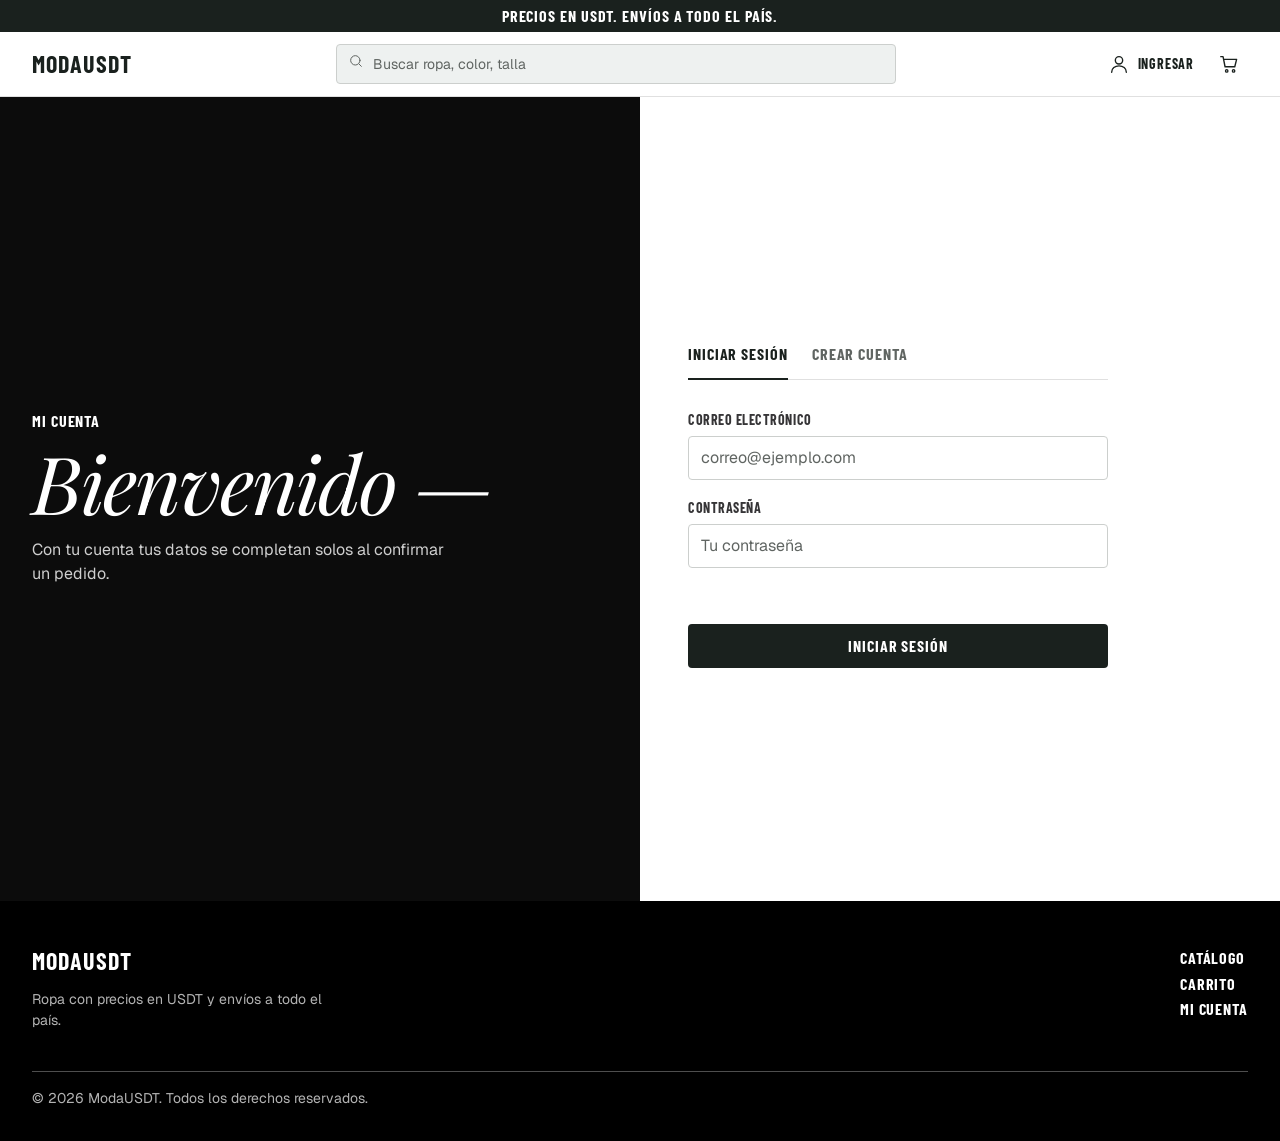
==== public/acceso.html @ 5115682b "Nuevo frontend" ====
<!DOCTYPE html>
<html lang="es">
<head>
    <meta charset="UTF-8">
    <meta name="viewport" content="width=device-width, initial-scale=1.0">
    <title>Acceso — ModaUSDT</title>
    <link rel="icon" href="data:image/svg+xml,%3Csvg xmlns='http://www.w3.org/2000/svg' viewBox='0 0 32 32'%3E%3Crect width='32' height='32' rx='4' fill='%231a211e'/%3E%3Ctext x='16' y='23' text-anchor='middle' font-family='Arial' font-weight='700' font-size='20' fill='white'%3EM%3C/text%3E%3C/svg%3E">
    <link rel="preconnect" href="https://fonts.googleapis.com">
    <link rel="preconnect" href="https://fonts.gstatic.com" crossorigin>
    <link href="https://fonts.googleapis.com/css2?family=Barlow+Condensed:wght@700&family=Geist:wght@400;600;700&family=Geist+Mono:wght@400&family=Playfair+Display:ital,wght@1,400&display=swap" rel="stylesheet">
    <link rel="stylesheet" href="css/styles.css">
</head>
<body data-page="acceso">

    <div id="site-header"></div>

    <main class="auth">
        <section class="auth-panel dark" aria-labelledby="auth-title">
            <p class="label label-lg">Mi cuenta</p>
            <h1 class="display" id="auth-title">Bienvenido —</h1>
            <p class="lead">Con tu cuenta tus datos se completan solos al confirmar un pedido.</p>
        </section>

        <section class="auth-main">
            <div class="auth-box">

                <!-- Visitante: login / registro -->
                <div id="auth-guest">
                    <div class="tabs" role="tablist" aria-label="Acceso">
                        <button class="tab" type="button" role="tab" id="tab-login" aria-selected="true" aria-controls="form-login">Iniciar sesión</button>
                        <button class="tab" type="button" role="tab" id="tab-registro" aria-selected="false" aria-controls="form-registro">Crear cuenta</button>
                    </div>

                    <form id="form-login" role="tabpanel" aria-labelledby="tab-login" novalidate>
                        <div class="field">
                            <label class="label" for="login-correo">Correo electrónico</label>
                            <input class="input" type="email" id="login-correo" autocomplete="email" required placeholder="correo@ejemplo.com">
                        </div>
                        <div class="field">
                            <label class="label" for="login-clave">Contraseña</label>
                            <input class="input" type="password" id="login-clave" autocomplete="current-password" required placeholder="Tu contraseña">
                        </div>
                        <p class="form-msg" id="login-msg" role="alert"></p>
                        <button class="btn btn-solid btn-block" type="submit" id="btn-login">Iniciar sesión</button>
                    </form>

                    <form id="form-registro" role="tabpanel" aria-labelledby="tab-registro" hidden novalidate>
                        <div class="field">
                            <label class="label" for="reg-nombre">Nombre completo</label>
                            <input class="input" type="text" id="reg-nombre" autocomplete="name" required placeholder="Ej. Juan Pérez">
                        </div>
                        <div class="field">
                            <label class="label" for="reg-correo">Correo electrónico</label>
                            <input class="input" type="email" id="reg-correo" autocomplete="email" required placeholder="correo@ejemplo.com">
                        </div>
                        <div class="field">
                            <label class="label" for="reg-clave">Contraseña</label>
                            <input class="input" type="password" id="reg-clave" autocomplete="new-password" required minlength="6" placeholder="Mínimo 6 caracteres">
                        </div>
                        <p class="form-msg" id="reg-msg" role="alert"></p>
                        <button class="btn btn-solid btn-block" type="submit" id="btn-registro">Crear cuenta</button>
                    </form>
                </div>

                <!-- Usuario con sesión iniciada -->
                <div id="auth-user" hidden>
                    <div class="account-card">
                        <p class="label muted">Sesión iniciada</p>
                        <h2 class="h-md" id="user-name"></h2>
                        <p class="muted" id="user-email"></p>
                        <div class="account-actions">
                            <a class="btn btn-solid" id="user-admin" href="admin.html" hidden>Ir al panel de administración</a>
                            <a class="btn btn-outline" href="index.html#catalogo">Seguir comprando</a>
                            <button class="btn btn-ghost" type="button" id="btn-logout">Cerrar sesión</button>
                        </div>
                    </div>
                </div>

            </div>
        </section>
    </main>

    <div id="site-footer"></div>

    <script src="js/common.js"></script>
    <script src="js/acceso.js"></script>
</body>
</html>
---- public/css/styles.css ----
/* ==========================================================================
   ModaUSDT — Hoja de estilos única
   Sistema de diseño basado en DESIGN.md (Peak Design): monocromo, sin sombras,
   radios 4 / 8 / 9999, serif editorial + grotesca + sans condensada en mayúsculas.

   ÍNDICE
   01. Tokens
   02. Reset y base
   03. Tipografía
   04. Layout y secciones
   05. Botones
   06. Formularios
   07. Cabecera y anuncio
   08. Chips de categoría
   09. Hero dividido
   10. Tarjetas de producto
   11. Ficha de producto
   12. Carrito / factura
   13. Acceso (login y registro)
   14. Modal y toast
   15. Panel de administración
   16. Pie de página
   17. Responsive
   ========================================================================== */

/* 01. TOKENS ============================================================== */
:root {
    /* Color */
    --color-carbon-ink: #1a211e;
    --color-paper-white: #ffffff;
    --color-true-black: #000000;
    --color-obsidian: #0c0c0c;
    --color-fog: #eef1f0;
    --color-mist: #e0e0e0;
    --color-graphite: #606562;
    --color-ash-border: #cccfcd;
    --color-slate: #363537;
    --color-pewter: #4e4e4e;
    --color-ember-red: #cc2e39;

    /* Tipografía */
    --font-geist: 'Geist', ui-sans-serif, system-ui, -apple-system, BlinkMacSystemFont, 'Segoe UI', Roboto, sans-serif;
    --font-serif: 'Playfair Display', ui-serif, Georgia, Cambria, 'Times New Roman', Times, serif;
    --font-label: 'Barlow Condensed', 'Arial Narrow', ui-sans-serif, system-ui, -apple-system, 'Segoe UI', Roboto, sans-serif;
    --font-mono: 'Geist Mono', ui-monospace, SFMono-Regular, Menlo, Monaco, Consolas, monospace;

    /* Espaciado (base 4px) */
    --space-4: 4px;
    --space-8: 8px;
    --space-12: 12px;
    --space-16: 16px;
    --space-20: 20px;
    --space-24: 24px;
    --space-32: 32px;
    --space-40: 40px;
    --space-48: 48px;
    --space-64: 64px;
    --section-gap: 80px;

    /* Layout */
    --page-max: 1440px;
    --gutter: 32px;
    --header-h: 64px;

    /* Radios */
    --radius-sm: 4px;
    --radius-lg: 8px;
    --radius-pill: 9999px;
}

/* 02. RESET Y BASE ======================================================== */
*, *::before, *::after { box-sizing: border-box; }
* { margin: 0; padding: 0; }

html { scroll-behavior: smooth; -webkit-text-size-adjust: 100%; }

body {
    min-height: 100vh;
    display: flex;
    flex-direction: column;
    background: var(--color-paper-white);
    color: var(--color-carbon-ink);
    font-family: var(--font-geist);
    font-size: 16px;
    line-height: 1.5;
    -webkit-font-smoothing: antialiased;
}

main { flex: 1; }

img { display: block; max-width: 100%; }
a { color: inherit; text-decoration: none; }
button, input, select, textarea { font: inherit; color: inherit; }
button { cursor: pointer; background: none; border: 0; }
ul { list-style: none; }
table { border-collapse: collapse; width: 100%; }

[hidden] { display: none !important; }

:focus-visible { outline: 2px solid var(--color-carbon-ink); outline-offset: 2px; }
.dark :focus-visible { outline-color: var(--color-paper-white); }

.sr-only {
    position: absolute; width: 1px; height: 1px; padding: 0; margin: -1px;
    overflow: hidden; clip: rect(0, 0, 0, 0); white-space: nowrap; border: 0;
}

@media (prefers-reduced-motion: reduce) {
    html { scroll-behavior: auto; }
    *, *::before, *::after { animation: none !important; transition: none !important; }
}

/* 03. TIPOGRAFÍA ========================================================== */
.label {
    font-family: var(--font-label);
    font-weight: 700;
    font-size: 14px;
    line-height: 1.1;
    letter-spacing: 0.038em;
    text-transform: uppercase;
}
.label-lg { font-size: 16px; letter-spacing: 0.057em; }

.display, .h-lg {
    font-family: var(--font-serif);
    font-style: italic;
    font-weight: 400;
    line-height: 1.1;
}
.display { font-size: clamp(48px, 7vw, 80px); letter-spacing: -0.025em; }
.h-lg { font-size: clamp(40px, 4.4vw, 48px); letter-spacing: -0.025em; }

.h-md { font-family: var(--font-geist); font-size: 24px; font-weight: 700; line-height: 1.2; }
.mono { font-family: var(--font-mono); font-size: 14px; line-height: 1.2; }
.muted { color: var(--color-graphite); }
.small { font-size: 14px; }

/* 04. LAYOUT Y SECCIONES ================================================== */
.container { width: 100%; max-width: var(--page-max); margin: 0 auto; padding: 0 var(--gutter); }

.section { padding: var(--section-gap) 0; }
.section + .section { border-top: 1px solid var(--color-mist); }
.section.dark { background: var(--color-obsidian); color: var(--color-paper-white); border-top: 0; }

.section-head {
    display: flex; align-items: flex-end; justify-content: space-between;
    gap: var(--space-24); flex-wrap: wrap; margin-bottom: var(--space-32);
}
.section-tools { display: flex; align-items: center; gap: var(--space-16); }

.page { padding-top: var(--space-48); padding-bottom: var(--section-gap); }
.page-head { margin-bottom: var(--space-40); }
.page-head .muted { margin-top: var(--space-12); }

.notice {
    display: flex; align-items: center; justify-content: space-between; gap: var(--space-16);
    flex-wrap: wrap; padding: var(--space-16) var(--space-20);
    background: var(--color-fog); border: 1px solid var(--color-ash-border);
    border-radius: var(--radius-sm); margin-bottom: var(--space-32); font-size: 14px;
}

.empty {
    padding: var(--space-64) var(--space-24); text-align: left; max-width: 520px;
}
.empty h2 { margin-bottom: var(--space-12); }
.empty p { color: var(--color-graphite); margin-bottom: var(--space-24); }

.status-box { padding: var(--space-48) 0; max-width: 520px; }
.status-box p { margin-bottom: var(--space-16); }
.status-box .error-text { color: var(--color-ember-red); }

/* 05. BOTONES ============================================================= */
.btn {
    display: inline-flex; align-items: center; justify-content: center; gap: var(--space-8);
    padding: 12px 20px;
    border: 1px solid transparent; border-radius: var(--radius-sm);
    font-family: var(--font-label); font-weight: 700; font-size: 16px; line-height: 1.1;
    letter-spacing: 0.057em; text-transform: uppercase; text-align: center;
    transition: opacity 0.15s ease;
}
.btn:hover { opacity: 0.85; }
.btn:disabled { opacity: 0.4; cursor: not-allowed; }

.btn-solid { background: var(--color-carbon-ink); color: var(--color-paper-white); }
.btn-outline { border-color: var(--color-carbon-ink); color: var(--color-carbon-ink); }
.btn-light { background: var(--color-paper-white); color: var(--color-carbon-ink); }
.btn-outline-light { border-color: var(--color-paper-white); color: var(--color-paper-white); }
.btn-ghost {
    padding: 8px 0; color: var(--color-carbon-ink); font-size: 14px; letter-spacing: 0.038em;
}
.btn-ghost:hover { opacity: 1; text-decoration: underline; text-underline-offset: 4px; }
.btn-sm { padding: 8px 14px; font-size: 14px; letter-spacing: 0.038em; }
.btn-block { width: 100%; }

/* 06. FORMULARIOS ========================================================= */
.field { display: flex; flex-direction: column; gap: var(--space-8); margin-bottom: var(--space-20); }
.field > label { color: var(--color-slate); }
.field-row { display: grid; grid-template-columns: 1fr 1fr; gap: var(--space-16); }

.input, .select, .textarea {
    width: 100%; min-height: 44px; padding: 10px 12px;
    background: var(--color-paper-white);
    border: 1px solid var(--color-ash-border); border-radius: var(--radius-sm);
    font-size: 16px; line-height: 1.4;
}
.textarea { resize: vertical; min-height: 96px; }
.input::placeholder, .textarea::placeholder { color: var(--color-graphite); }
.input:focus, .select:focus, .textarea:focus { outline: 0; border-color: var(--color-carbon-ink); }
.select { appearance: none; padding-right: 36px; cursor: pointer;
    background-image: url("data:image/svg+xml,%3Csvg xmlns='http://www.w3.org/2000/svg' width='12' height='8' viewBox='0 0 12 8' fill='none' stroke='%231a211e' stroke-width='1.5'%3E%3Cpath d='M1 1.5l5 5 5-5'/%3E%3C/svg%3E");
    background-repeat: no-repeat; background-position: right 12px center; }
.select-sm { min-height: 40px; padding-top: 8px; padding-bottom: 8px; font-size: 14px; width: auto; }

.form-msg { min-height: 20px; margin: var(--space-4) 0 var(--space-16); font-size: 14px; }
.form-msg.error { color: var(--color-ember-red); }
.form-msg.ok { color: var(--color-carbon-ink); }

.qty {
    display: inline-flex; align-items: stretch; height: 44px;
    border: 1px solid var(--color-ash-border); border-radius: var(--radius-sm); overflow: hidden;
}
.qty button { width: 40px; display: grid; place-items: center; color: var(--color-carbon-ink); }
.qty button:hover { background: var(--color-fog); }
.qty button:disabled { color: var(--color-ash-border); cursor: not-allowed; background: none; }
.qty input {
    width: 48px; border: 0; text-align: center; background: transparent;
    font-family: var(--font-mono); font-size: 14px; -moz-appearance: textfield;
}
.qty input::-webkit-outer-spin-button, .qty input::-webkit-inner-spin-button { -webkit-appearance: none; margin: 0; }
.qty input:focus { outline: 0; background: var(--color-fog); }

/* 07. CABECERA Y ANUNCIO ================================================== */
.announcement {
    background: var(--color-carbon-ink); color: var(--color-paper-white);
    min-height: 32px; display: flex; align-items: center; justify-content: center;
    padding: 6px var(--space-16); text-align: center;
}
.announcement .label { letter-spacing: 0.057em; }

.site-header {
    position: sticky; top: 0; z-index: 100;
    background: var(--color-paper-white); border-bottom: 1px solid var(--color-mist);
}
.header-row {
    display: grid; grid-template-columns: auto minmax(220px, 560px) auto;
    align-items: center; justify-content: space-between; gap: var(--space-24);
    min-height: var(--header-h);
}
.header-row.admin { grid-template-columns: auto auto; }

.logo {
    font-family: var(--font-label); font-weight: 700; font-size: 24px; line-height: 1;
    letter-spacing: 0.04em; text-transform: uppercase; color: var(--color-carbon-ink);
    display: inline-flex; align-items: baseline; gap: var(--space-8);
}
.logo small { font-size: 14px; color: var(--color-graphite); letter-spacing: 0.038em; }

.search { position: relative; width: 100%; }
.search input {
    width: 100%; height: 40px; padding: 0 40px 0 36px;
    background: var(--color-fog); border: 1px solid var(--color-ash-border); border-radius: var(--radius-sm);
    font-size: 14px;
}
.search input::placeholder { color: var(--color-graphite); }
.search input:focus { outline: 0; border-color: var(--color-carbon-ink); background: var(--color-paper-white); }
.search .search-icon { position: absolute; left: 12px; top: 50%; transform: translateY(-50%); color: var(--color-graphite); pointer-events: none; }
.search .search-clear {
    position: absolute; right: 4px; top: 50%; transform: translateY(-50%);
    width: 32px; height: 32px; display: grid; place-items: center; color: var(--color-graphite);
}
.search .search-clear:hover { color: var(--color-carbon-ink); }

.header-actions { display: flex; align-items: center; gap: var(--space-8); }
.icon-btn {
    display: inline-flex; align-items: center; gap: var(--space-8); padding: 8px;
    color: var(--color-carbon-ink); border-radius: var(--radius-sm);
}
.icon-btn:hover { opacity: 0.7; }
.icon-btn .label { letter-spacing: 0.057em; font-size: 14px; }

.cart-count {
    min-width: 20px; height: 20px; padding: 0 6px; display: inline-grid; place-items: center;
    background: var(--color-carbon-ink); color: var(--color-paper-white);
    border-radius: var(--radius-pill); font-family: var(--font-mono); font-size: 12px;
}
.cart-count.bump { animation: bump 0.25s ease; }
@keyframes bump { 50% { transform: scale(1.25); } }

/* 08. CHIPS DE CATEGORÍA ================================================== */
.chips {
    display: flex; gap: var(--space-8); overflow-x: auto; padding-bottom: var(--space-4);
    margin-bottom: var(--space-32); scrollbar-width: none;
}
.chips::-webkit-scrollbar { display: none; }
.chip {
    flex: none; height: 40px; padding: 0 20px;
    border: 1px solid var(--color-ash-border); border-radius: var(--radius-pill);
    color: var(--color-slate);
    font-family: var(--font-label); font-weight: 700; font-size: 16px;
    letter-spacing: 0.057em; text-transform: uppercase; white-space: nowrap;
}
.chip:hover { border-color: var(--color-carbon-ink); }
.chip[aria-pressed="true"] { background: var(--color-carbon-ink); border-color: var(--color-carbon-ink); color: var(--color-paper-white); }

/* 09. HERO DIVIDIDO ======================================================= */
.hero { display: grid; grid-template-columns: 1fr 1fr; min-height: 560px; background: var(--color-obsidian); }
.hero-copy {
    display: flex; flex-direction: column; justify-content: center; align-items: flex-start;
    padding: var(--space-64) max(var(--gutter), calc((100vw - var(--page-max)) / 2 + var(--gutter)));
    padding-right: var(--space-64); color: var(--color-paper-white);
}
.hero-copy .label { margin-bottom: var(--space-8); }
.hero-copy .display { max-width: 560px; }
.hero-copy p.lead { margin-top: var(--space-12); max-width: 440px; color: rgba(255, 255, 255, 0.8); }
.hero-actions { display: flex; flex-wrap: wrap; gap: var(--space-12); margin-top: var(--space-32); }
.hero-media { position: relative; background: var(--color-fog); overflow: hidden; min-height: 320px; }
.hero-media img { width: 100%; height: 100%; object-fit: cover; position: absolute; inset: 0; }

/* Pasos (secuencia real de compra) */
.steps { display: grid; grid-template-columns: repeat(3, 1fr); gap: var(--space-32); margin-top: var(--space-32); }
.step { padding-top: var(--space-16); border-top: 1px solid var(--color-carbon-ink); }
.step .mono { color: var(--color-graphite); }
.step h3 { margin: var(--space-8) 0; font-size: 20px; font-weight: 700; }
.step p { color: var(--color-graphite); max-width: 36ch; }

/* 10. TARJETAS DE PRODUCTO ================================================ */
.grid { display: grid; grid-template-columns: repeat(4, 1fr); gap: var(--space-40) var(--space-24); }

.card { display: flex; flex-direction: column; }
.card-link { display: block; }
.card-media {
    position: relative; aspect-ratio: 1 / 1; overflow: hidden;
    background: var(--color-fog); border-radius: var(--radius-lg); margin-bottom: var(--space-12);
}
.card-media img { width: 100%; height: 100%; object-fit: cover; }
.card-title { font-size: 16px; font-weight: 400; line-height: 1.3; }
.card-meta { margin-top: var(--space-4); font-size: 14px; color: var(--color-graphite); }
.card-meta.mono { font-size: 13px; }
.card-price { margin-top: var(--space-8); font-size: 16px; }
.card-add { align-self: flex-start; margin-top: var(--space-8); }

.badge {
    position: absolute; top: var(--space-8); left: var(--space-8);
    padding: 2px 8px; background: var(--color-pewter); color: var(--color-paper-white);
    border-radius: var(--radius-pill);
    font-family: var(--font-label); font-weight: 700; font-size: 14px; letter-spacing: 0.038em; text-transform: uppercase;
}
.badge-inline { position: static; display: inline-block; }
.badge-outline { background: transparent; color: var(--color-carbon-ink); border: 1px solid var(--color-ash-border); }

.skeleton .card-media { background: var(--color-fog); }
.skeleton .line { height: 14px; background: var(--color-fog); border-radius: var(--radius-sm); margin-top: var(--space-8); }
.skeleton .line.w60 { width: 60%; }
.skeleton .line.w40 { width: 40%; }
.skeleton { animation: pulse 1.4s ease-in-out infinite; }
@keyframes pulse { 50% { opacity: 0.55; } }

/* 11. FICHA DE PRODUCTO =================================================== */
.breadcrumb { display: flex; flex-wrap: wrap; gap: var(--space-8); color: var(--color-graphite); margin-bottom: var(--space-24); }
.breadcrumb a:hover { color: var(--color-carbon-ink); text-decoration: underline; text-underline-offset: 4px; }
.breadcrumb [aria-current] { color: var(--color-carbon-ink); }

.product-layout { display: grid; grid-template-columns: minmax(0, 1.1fr) minmax(0, 1fr); gap: var(--space-64); align-items: start; }
.product-media {
    position: sticky; top: calc(var(--header-h) + 56px);
    aspect-ratio: 1 / 1; background: var(--color-fog); border-radius: var(--radius-lg); overflow: hidden;
}
.product-media img { width: 100%; height: 100%; object-fit: cover; }

.product-info .label { color: var(--color-graphite); }
.product-title { margin-top: var(--space-8); font-size: clamp(28px, 3vw, 40px); font-weight: 700; line-height: 1.1; letter-spacing: -0.02em; }
.product-price { margin-top: var(--space-16); font-size: 24px; }
.product-desc { margin-top: var(--space-24); max-width: 56ch; color: var(--color-slate); }

.specs { margin-top: var(--space-32); border-top: 1px solid var(--color-mist); }
.specs div { display: flex; justify-content: space-between; gap: var(--space-16); padding: var(--space-12) 0; border-bottom: 1px solid var(--color-mist); }
.specs dt { color: var(--color-graphite); }
.specs dd { font-weight: 600; text-align: right; }

.buy-box { margin-top: var(--space-32); display: grid; gap: var(--space-12); }
.buy-qty { display: flex; align-items: center; justify-content: space-between; gap: var(--space-16); margin-bottom: var(--space-4); }
.buy-total { font-size: 14px; color: var(--color-graphite); }
.buy-total strong { color: var(--color-carbon-ink); font-weight: 700; }
.notes { margin-top: var(--space-24); display: grid; gap: var(--space-8); font-size: 14px; color: var(--color-graphite); }

/* 12. CARRITO / FACTURA =================================================== */
.cart-layout { display: grid; grid-template-columns: minmax(0, 1fr) 400px; gap: var(--space-48); align-items: start; }

.invoice { border: 1px solid var(--color-mist); border-radius: var(--radius-lg); overflow: hidden; }
.invoice-head {
    display: flex; justify-content: space-between; align-items: flex-end; gap: var(--space-24); flex-wrap: wrap;
    padding: var(--space-24); border-bottom: 1px solid var(--color-carbon-ink);
}
.invoice-head p.label { color: var(--color-graphite); margin-bottom: var(--space-4); }
.invoice-head .meta { text-align: right; }
.invoice-head .meta:first-child { text-align: left; }

.invoice-table th {
    padding: var(--space-12) var(--space-16); text-align: left; color: var(--color-graphite);
    font-family: var(--font-label); font-weight: 700; font-size: 14px; letter-spacing: 0.038em; text-transform: uppercase;
    border-bottom: 1px solid var(--color-mist);
}
.invoice-table td { padding: var(--space-16); border-bottom: 1px solid var(--color-mist); vertical-align: middle; }
.invoice-table th:first-child, .invoice-table td:first-child { padding-left: var(--space-24); }
.invoice-table th:last-child, .invoice-table td:last-child { padding-right: var(--space-24); }
.invoice-table .num { text-align: right; white-space: nowrap; }
.invoice-table .center { text-align: center; }

.line-product { display: flex; align-items: center; gap: var(--space-16); min-width: 240px; }
.line-img { flex: none; width: 72px; height: 72px; background: var(--color-fog); border-radius: var(--radius-lg); overflow: hidden; }
.line-img img { width: 100%; height: 100%; object-fit: cover; }
.line-name { font-weight: 600; line-height: 1.3; }
.line-name:hover { text-decoration: underline; text-underline-offset: 4px; }
.line-meta { margin-top: var(--space-4); font-size: 14px; color: var(--color-graphite); }
.line-unit { display: none; }
.line-remove { width: 36px; height: 36px; display: grid; place-items: center; color: var(--color-graphite); border-radius: var(--radius-sm); }
.line-remove:hover { color: var(--color-carbon-ink); background: var(--color-fog); }

.invoice-totals { margin-left: auto; width: min(100%, 400px); padding: var(--space-24); }
.total-row { display: flex; justify-content: space-between; gap: var(--space-16); padding: var(--space-8) 0; font-size: 14px; }
.total-row span:first-child { color: var(--color-graphite); }
.total-row.grand {
    margin-top: var(--space-12); padding-top: var(--space-16); border-top: 1px solid var(--color-carbon-ink); align-items: baseline;
}
.total-row.grand span:first-child { color: var(--color-carbon-ink); font-family: var(--font-label); font-weight: 700; font-size: 16px; letter-spacing: 0.057em; text-transform: uppercase; }
.total-row.grand strong { font-family: var(--font-label); font-weight: 700; font-size: 32px; line-height: 1.2; white-space: nowrap; }

.checkout { position: sticky; top: calc(var(--header-h) + 48px); border: 1px solid var(--color-mist); border-radius: var(--radius-lg); padding: var(--space-24); }
.checkout h2 { margin-bottom: var(--space-4); }
.checkout > p { margin-bottom: var(--space-24); }
.checkout .fine { margin-top: var(--space-16); font-size: 14px; color: var(--color-graphite); }

/* 13. ACCESO ============================================================== */
.auth { display: grid; grid-template-columns: 1fr 1fr; min-height: calc(100vh - 96px); }
.auth-panel {
    background: var(--color-obsidian); color: var(--color-paper-white);
    display: flex; flex-direction: column; justify-content: center; align-items: flex-start;
    padding: var(--space-64) max(var(--gutter), calc((100vw - var(--page-max)) / 2 + var(--gutter))); padding-right: var(--space-64);
}
.auth-panel .label { margin-bottom: var(--space-8); }
.auth-panel p.lead { margin-top: var(--space-12); max-width: 420px; color: rgba(255, 255, 255, 0.8); }
.auth-main { display: flex; align-items: center; padding: var(--space-64) var(--space-48); }
.auth-box { width: 100%; max-width: 420px; }

.tabs { display: flex; gap: var(--space-24); border-bottom: 1px solid var(--color-mist); margin-bottom: var(--space-32); }
.tab {
    padding: var(--space-12) 0; margin-bottom: -1px; color: var(--color-graphite);
    border-bottom: 2px solid transparent;
    font-family: var(--font-label); font-weight: 700; font-size: 16px; letter-spacing: 0.057em; text-transform: uppercase;
}
.tab[aria-selected="true"] { color: var(--color-carbon-ink); border-bottom-color: var(--color-carbon-ink); }

.account-card { border: 1px solid var(--color-mist); border-radius: var(--radius-lg); padding: var(--space-24); }
.account-card h2 { margin: var(--space-8) 0 var(--space-4); }
.account-actions { display: grid; gap: var(--space-12); margin-top: var(--space-24); }

/* 14. MODAL Y TOAST ======================================================= */
.modal {
    position: fixed; inset: 0; z-index: 200; display: none; align-items: center; justify-content: center;
    padding: var(--space-16); background: rgba(12, 12, 12, 0.6); overflow-y: auto;
}
.modal.active { display: flex; }
.modal-content {
    position: relative; width: 100%; max-width: 480px; max-height: calc(100vh - 32px); overflow-y: auto;
    background: var(--color-paper-white); border-radius: var(--radius-lg); padding: var(--space-32);
}
.modal-content.wide { max-width: 680px; }
.modal-close { position: absolute; top: var(--space-12); right: var(--space-12); width: 40px; height: 40px; display: grid; place-items: center; border-radius: var(--radius-sm); }
.modal-close:hover { background: var(--color-fog); }
.modal-content h2 { margin-bottom: var(--space-8); padding-right: var(--space-32); }
.modal-content .muted { margin-bottom: var(--space-24); }
.modal-actions { display: grid; gap: var(--space-12); margin-top: var(--space-24); }
.modal-summary { margin: var(--space-20) 0 0; border-top: 1px solid var(--color-mist); }
.modal-summary div { display: flex; justify-content: space-between; padding: var(--space-12) 0; border-bottom: 1px solid var(--color-mist); }
.modal-summary dt { color: var(--color-graphite); }
.modal-summary dd { font-weight: 700; }

.toast-stack { position: fixed; left: 50%; bottom: var(--space-24); transform: translateX(-50%); z-index: 300; display: grid; gap: var(--space-8); width: max-content; max-width: calc(100vw - 32px); }
.toast {
    background: var(--color-carbon-ink); color: var(--color-paper-white);
    padding: 12px 20px; border-radius: var(--radius-sm); font-size: 14px;
    animation: toast-in 0.2s ease;
}
.toast a { text-decoration: underline; text-underline-offset: 3px; margin-left: var(--space-12); font-weight: 600; }
@keyframes toast-in { from { opacity: 0; transform: translateY(8px); } }

/* 15. PANEL DE ADMINISTRACIÓN ============================================= */
.admin-bar { display: flex; gap: var(--space-12); flex-wrap: wrap; align-items: center; justify-content: space-between; margin-bottom: var(--space-24); }
.admin-bar .search { max-width: 360px; }
.table-wrap { overflow-x: auto; border: 1px solid var(--color-mist); border-radius: var(--radius-lg); }
.data-table { min-width: 760px; font-size: 14px; }
.data-table th {
    padding: var(--space-12) var(--space-16); text-align: left; color: var(--color-graphite);
    font-family: var(--font-label); font-weight: 700; letter-spacing: 0.038em; text-transform: uppercase;
    border-bottom: 1px solid var(--color-carbon-ink); white-space: nowrap;
}
.data-table td { padding: var(--space-12) var(--space-16); border-bottom: 1px solid var(--color-mist); vertical-align: middle; }
.data-table tr:last-child td { border-bottom: 0; }
.data-table .row-actions { display: flex; gap: var(--space-8); }
.thumb { width: 48px; height: 48px; object-fit: cover; background: var(--color-fog); border-radius: var(--radius-sm); }
.cell-title { font-weight: 600; }
.cell-sub { font-size: 13px; color: var(--color-graphite); }
.table-empty { text-align: center; color: var(--color-graphite); padding: var(--space-48) var(--space-16) !important; }

/* 16. PIE DE PÁGINA ======================================================= */
.site-footer { background: var(--color-true-black); color: var(--color-paper-white); padding: var(--space-48) 0 var(--space-32); margin-top: auto; }
.footer-row { display: flex; justify-content: space-between; gap: var(--space-32); flex-wrap: wrap; }
.footer-row .logo { color: var(--color-paper-white); }
.footer-row p { margin-top: var(--space-12); max-width: 320px; font-size: 14px; color: rgba(255, 255, 255, 0.7); }
.footer-links { display: grid; gap: var(--space-8); align-content: start; }
.footer-links a:hover { text-decoration: underline; text-underline-offset: 4px; }
.footer-legal { margin-top: var(--space-40); padding-top: var(--space-16); border-top: 1px solid var(--color-pewter); font-size: 14px; color: rgba(255, 255, 255, 0.7); }

/* 17. RESPONSIVE ========================================================== */
@media (max-width: 1100px) {
    .grid { grid-template-columns: repeat(3, 1fr); }
    .cart-layout { grid-template-columns: minmax(0, 1fr) 340px; gap: var(--space-32); }
    .product-layout { gap: var(--space-40); }
}

@media (max-width: 900px) {
    :root { --gutter: 20px; --section-gap: 56px; }

    .header-row { grid-template-columns: 1fr auto; row-gap: var(--space-8); padding-top: var(--space-8); padding-bottom: var(--space-12); }
    .header-row .search { grid-column: 1 / -1; grid-row: 2; }
    .icon-btn .label { display: none; }

    .hero, .auth { grid-template-columns: 1fr; }
    .hero { min-height: 0; }
    .hero-copy, .auth-panel { padding: var(--space-48) var(--gutter); }
    .hero-media { min-height: 0; aspect-ratio: 4 / 3; }
    .auth { min-height: 0; }
    .auth-main { padding: var(--space-40) var(--gutter); }

    .steps { grid-template-columns: 1fr; gap: var(--space-24); }

    .product-layout { grid-template-columns: 1fr; }
    .product-media { position: static; }

    .cart-layout { grid-template-columns: 1fr; }
    .checkout { position: static; }
}

@media (max-width: 720px) {
    .grid { grid-template-columns: repeat(2, 1fr); gap: var(--space-32) var(--space-16); }
    .field-row { grid-template-columns: 1fr; gap: 0; }
    .modal-content { padding: var(--space-24); }

    /* Factura apilada en móvil */
    .invoice-table thead { display: none; }
    .invoice-table, .invoice-table tbody, .invoice-table tr, .invoice-table td { display: block; }
    .invoice-table tr {
        position: relative; display: grid; grid-template-columns: 1fr auto; align-items: center; gap: var(--space-12);
        padding: var(--space-16) var(--space-16) var(--space-16) var(--space-16); border-bottom: 1px solid var(--color-mist);
    }
    .invoice-table td, .invoice-table th:first-child, .invoice-table td:first-child, .invoice-table td:last-child { padding: 0; border: 0; }
    .invoice-table td.col-product { grid-column: 1 / -1; padding-right: 40px; }
    .invoice-table td.col-price { display: none; }
    .invoice-table td.col-rm { position: absolute; top: var(--space-12); right: var(--space-8); }
    .line-product { min-width: 0; }
    .line-unit { display: block; margin-top: var(--space-4); font-size: 14px; }
    .invoice-table .num { text-align: right; font-weight: 700; }
    .invoice-totals { width: 100%; }
}

@media (max-width: 420px) {
    .hero-actions .btn { flex: 1; }
    .total-row.grand strong { font-size: 28px; }
}
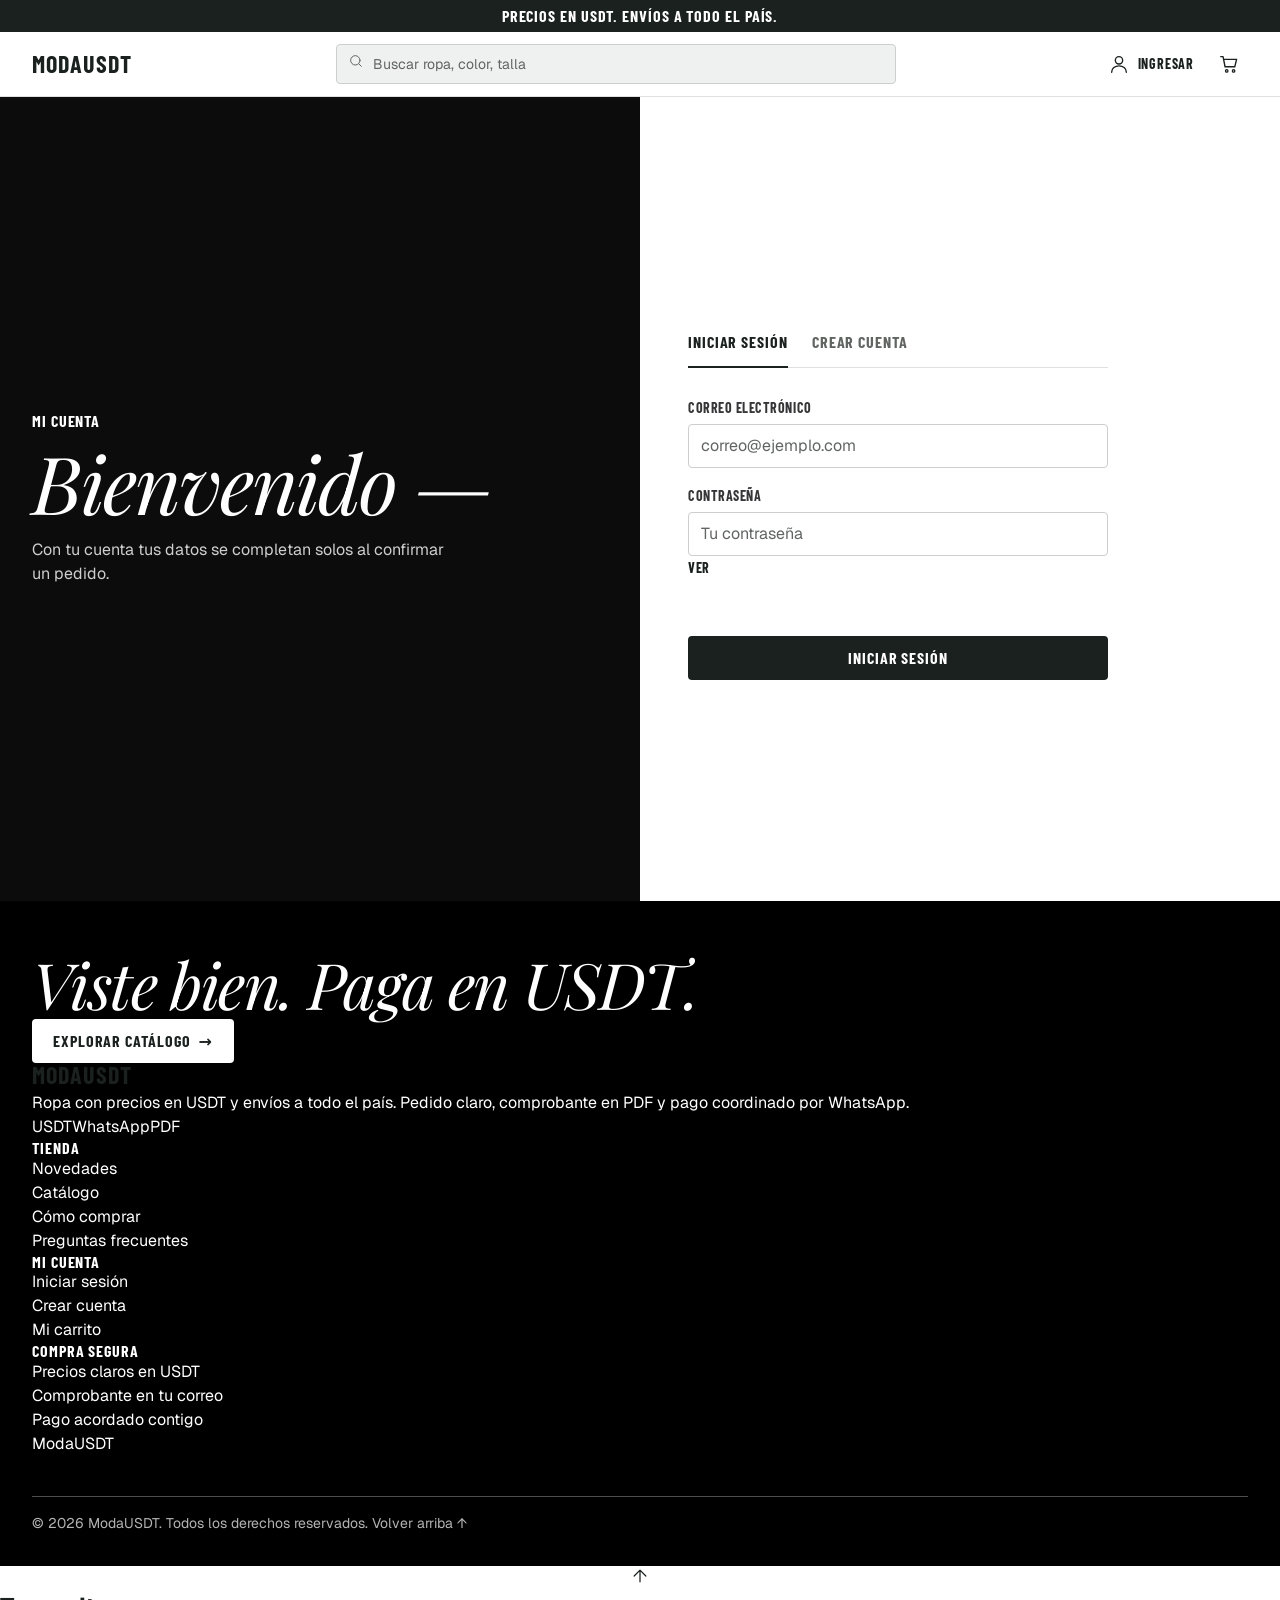
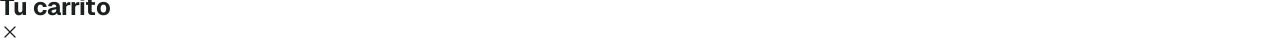
==== commit f4bfbc42: "aaaaaa" ====
--- a/public/acceso.html
+++ b/public/acceso.html
@@ -82,7 +82,6 @@
 
     <div id="site-footer"></div>
 
-    <script src="js/common.js"></script>
-    <script src="js/acceso.js"></script>
+    <script src="js/script.js"></script>
 </body>
 </html>
--- a/public/css/styles.css
+++ b/public/css/styles.css
@@ -21,6 +21,7 @@
    15. Panel de administración
    16. Pie de página
    17. Responsive
+   18. Capa de estilo y movimiento (acento, animaciones, carrito lateral, nuevas secciones)
    ========================================================================== */
 
 /* 01. TOKENS ============================================================== */
@@ -566,4 +567,4 @@
 @media (max-width: 420px) {
     .hero-actions .btn { flex: 1; }
     .total-row.grand strong { font-size: 28px; }
-}
+}
